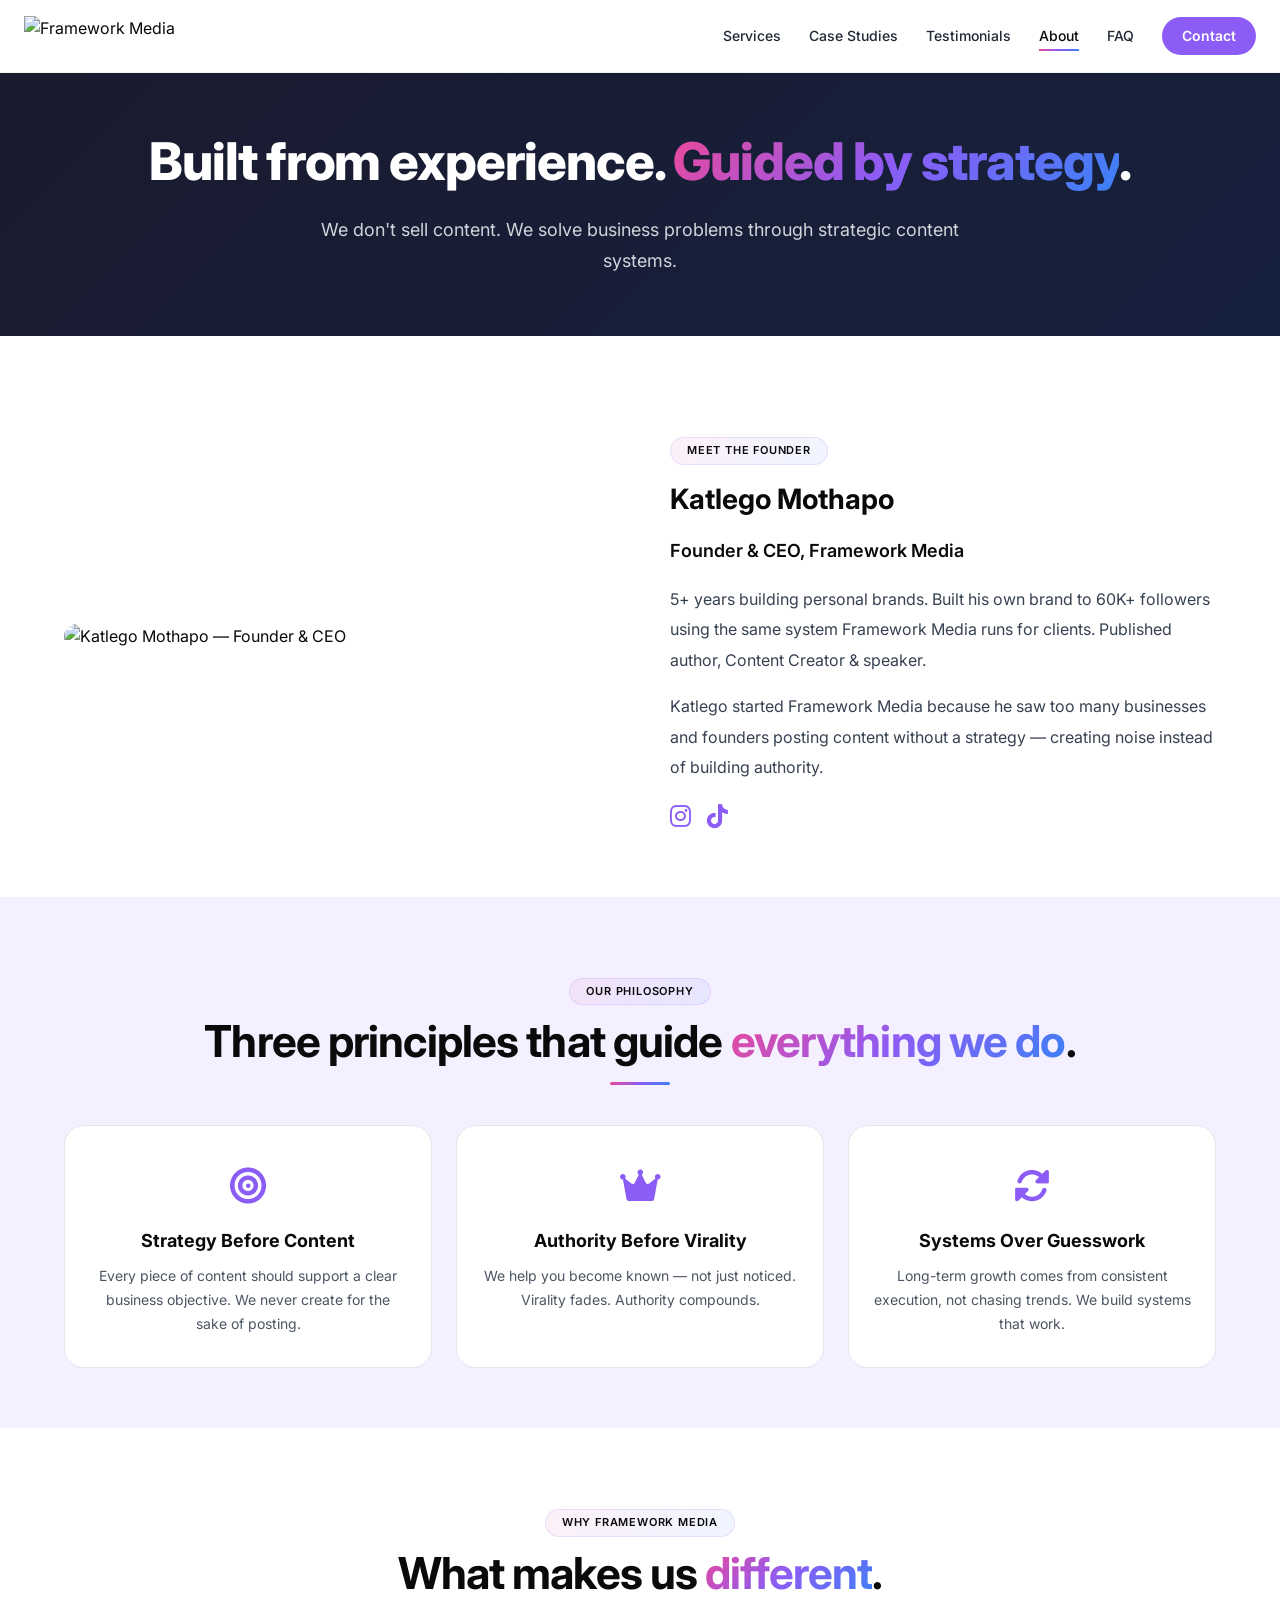
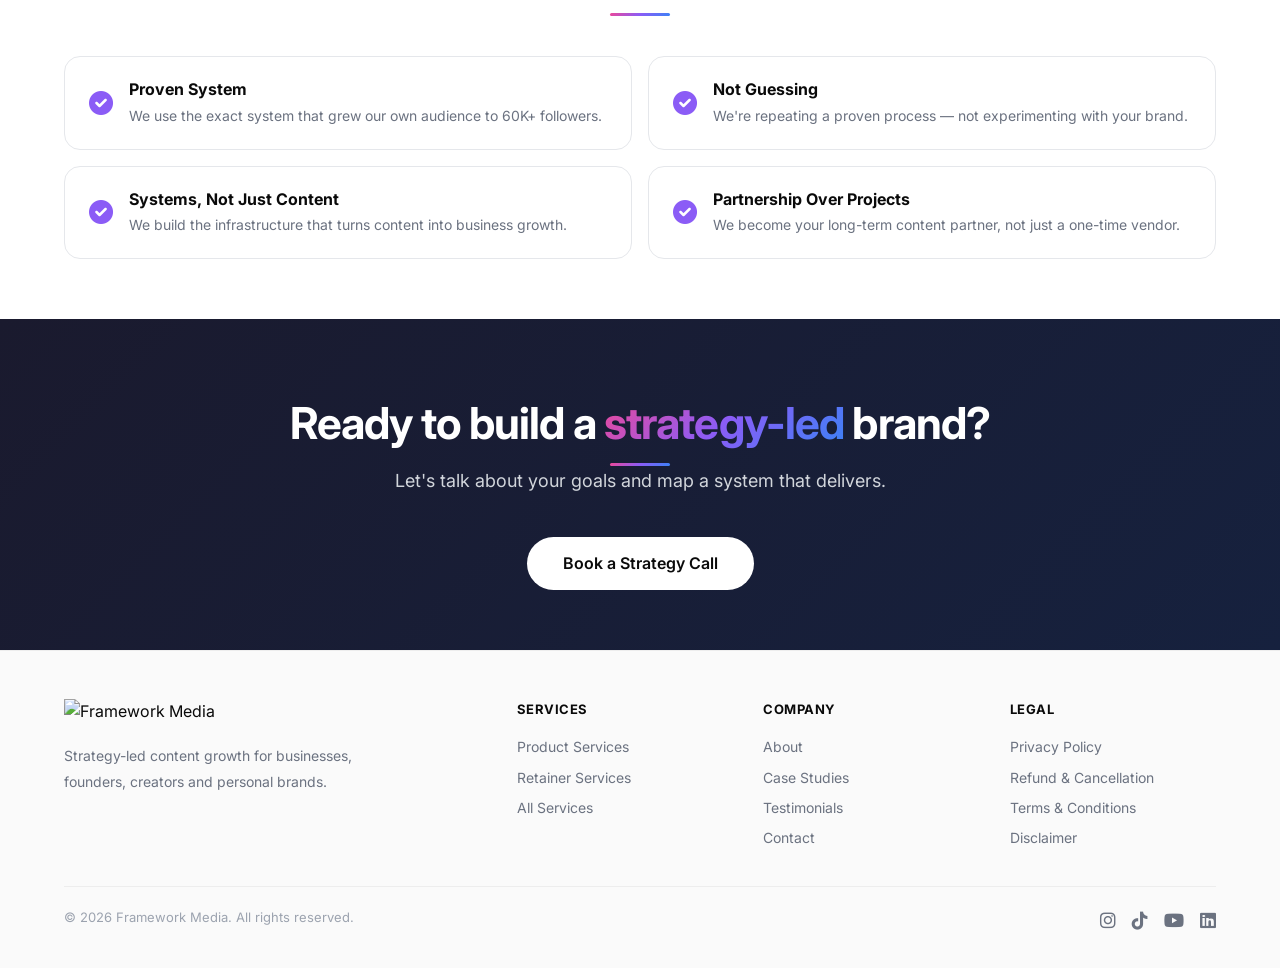
==== about.html @ a116f00c "Create about.html" ====
<!DOCTYPE html>
<html lang="en">
<head>
    <meta charset="UTF-8" />
    <meta name="viewport" content="width=device-width, initial-scale=1.0"/>
    <title>About — Framework Media</title>
    <meta name="description" content="Strategy-led content growth agency founded by Katlego Mothapo. Built from experience, guided by strategy." />
    <link rel="stylesheet" href="https://cdnjs.cloudflare.com/ajax/libs/font-awesome/6.0.0-beta3/css/all.min.css">
    <link rel="preconnect" href="https://fonts.googleapis.com">
    <link rel="preconnect" href="https://fonts.gstatic.com" crossorigin>
    <link href="https://fonts.googleapis.com/css2?family=Inter:opsz,wght@14..32,300;14..32,400;14..32,500;14..32,600;14..32,700;14..32,800&display=swap" rel="stylesheet">
    <link rel="stylesheet" href="css/styles.css">
    <style>
        .page-header {
            padding: 120px 24px 60px;
            background: var(--gradient-dark);
            color: white;
            text-align: center;
        }
        .page-header h1 {
            font-size: 52px;
            font-weight: 800;
            letter-spacing: -0.02em;
            margin-bottom: 12px;
        }
        .page-header p {
            color: #d1d5db;
            font-size: 18px;
            max-width: 640px;
            margin: 0 auto;
            line-height: 1.7;
        }
        .page-header .highlight {
            background: var(--gradient);
            -webkit-background-clip: text;
            -webkit-text-fill-color: transparent;
            background-clip: text;
        }

        .about-grid {
            display: grid;
            grid-template-columns: 1fr 1fr;
            gap: 60px;
            align-items: center;
            margin-top: 20px;
        }
        .about-image img {
            width: 100%;
            border-radius: 24px;
            display: block;
        }
        .about-content h3 {
            font-size: 28px;
            font-weight: 700;
            margin-bottom: 12px;
        }
        .about-content p {
            color: #374151;
            font-size: 16px;
            line-height: 1.9;
            margin-bottom: 16px;
        }

        .philosophy-grid {
            display: grid;
            grid-template-columns: 1fr 1fr 1fr;
            gap: 24px;
            margin-top: 20px;
        }
        .philosophy-card {
            background: white;
            border-radius: 20px;
            padding: 32px 24px;
            border: 1px solid #e5e7eb;
            text-align: center;
            transition: all 0.3s ease;
        }
        .philosophy-card:hover {
            border-color: var(--purple);
            transform: translateY(-4px);
            box-shadow: var(--shadow-hover);
        }
        .philosophy-card .icon {
            font-size: 36px;
            color: var(--purple);
            margin-bottom: 12px;
            display: block;
        }
        .philosophy-card h4 {
            font-size: 18px;
            font-weight: 700;
            margin-bottom: 8px;
        }
        .philosophy-card p {
            color: #4b5563;
            font-size: 14px;
            line-height: 1.7;
        }

        .values-grid {
            display: grid;
            grid-template-columns: 1fr 1fr;
            gap: 16px;
            margin-top: 20px;
        }
        .values-grid .value-item {
            background: white;
            border-radius: 16px;
            padding: 20px 24px;
            border: 1px solid #e5e7eb;
            display: flex;
            align-items: center;
            gap: 16px;
            transition: all 0.3s ease;
        }
        .values-grid .value-item:hover {
            border-color: var(--purple);
            transform: translateY(-2px);
            box-shadow: var(--shadow-hover);
        }
        .values-grid .value-item i {
            font-size: 24px;
            color: var(--purple);
        }
        .values-grid .value-item strong {
            display: block;
            font-weight: 700;
            color: var(--black);
        }
        .values-grid .value-item span {
            font-size: 14px;
            color: #6b7280;
        }

        @media (max-width: 992px) {
            .about-grid { grid-template-columns: 1fr; gap: 40px; }
            .philosophy-grid { grid-template-columns: 1fr; }
            .values-grid { grid-template-columns: 1fr; }
        }
    </style>
</head>
<body>

    <!-- ====== NAVBAR ====== -->
    <header class="navbar" id="navbar">
        <a href="index.html" class="logo">
            <img src="images/logo.png" alt="Framework Media" />
        </a>
        <button class="nav-toggle" id="navToggle" aria-label="Toggle navigation">
            <i class="fas fa-bars"></i>
        </button>
        <nav class="nav-links" id="navLinks">
            <a href="services.html">Services</a>
            <a href="case-studies.html">Case Studies</a>
            <a href="testimonials.html">Testimonials</a>
            <a href="about.html" class="active">About</a>
            <a href="faq.html">FAQ</a>
            <a href="contact.html" class="nav-cta">Contact</a>
        </nav>
    </header>

    <!-- ====== PAGE HEADER ====== -->
    <section class="page-header">
        <div class="container">
            <h1>Built from experience. <span class="highlight">Guided by strategy</span>.</h1>
            <p>We don't sell content. We solve business problems through strategic content systems.</p>
        </div>
    </section>

    <!-- ====== FOUNDER ====== -->
    <section class="section-full section-full-white">
        <div class="container">
            <div class="about-grid">
                <div class="about-image reveal-left">
                    <img src="images/founder.png" alt="Katlego Mothapo — Founder & CEO" />
                </div>
                <div class="about-content reveal-right">
                    <span class="pill">Meet the Founder</span>
                    <h3>Katlego Mothapo</h3>
                    <p style="font-size:18px;font-weight:600;color:var(--black);">Founder &amp; CEO, Framework Media</p>
                    <p>5+ years building personal brands. Built his own brand to 60K+ followers using the same system Framework Media runs for clients. Published author, Content Creator &amp; speaker.</p>
                    <p>Katlego started Framework Media because he saw too many businesses and founders posting content without a strategy — creating noise instead of building authority.</p>
                    <div style="display:flex;gap:16px;margin-top:16px;">
                        <a href="https://www.instagram.com/katlego_unfiltered/" target="_blank" style="color:var(--purple);font-size:24px;text-decoration:none;"><i class="fab fa-instagram"></i></a>
                        <a href="https://www.tiktok.com/@katlegounfiltered" target="_blank" style="color:var(--purple);font-size:24px;text-decoration:none;"><i class="fab fa-tiktok"></i></a>
                    </div>
                </div>
            </div>
        </div>
    </section>

    <!-- ====== PHILOSOPHY ====== -->
    <section class="section-full section-full-light-purple">
        <div class="container">
            <div class="section-header">
                <span class="pill reveal">Our Philosophy</span>
                <h2 class="section-title">Three principles that guide <span class="highlight">everything we do</span>.</h2>
                <div class="accent-line"></div>
            </div>

            <div class="philosophy-grid stagger">
                <div class="philosophy-card">
                    <span class="icon"><i class="fas fa-bullseye"></i></span>
                    <h4>Strategy Before Content</h4>
                    <p>Every piece of content should support a clear business objective. We never create for the sake of posting.</p>
                </div>
                <div class="philosophy-card">
                    <span class="icon"><i class="fas fa-crown"></i></span>
                    <h4>Authority Before Virality</h4>
                    <p>We help you become known — not just noticed. Virality fades. Authority compounds.</p>
                </div>
                <div class="philosophy-card">
                    <span class="icon"><i class="fas fa-sync-alt"></i></span>
                    <h4>Systems Over Guesswork</h4>
                    <p>Long-term growth comes from consistent execution, not chasing trends. We build systems that work.</p>
                </div>
            </div>
        </div>
    </section>

    <!-- ====== WHY FRAMEWORK ====== -->
    <section class="section-full section-full-white">
        <div class="container">
            <div class="section-header">
                <span class="pill reveal">Why Framework Media</span>
                <h2 class="section-title">What makes us <span class="highlight">different</span>.</h2>
                <div class="accent-line"></div>
            </div>

            <div class="values-grid stagger">
                <div class="value-item">
                    <i class="fas fa-check-circle"></i>
                    <div>
                        <strong>Proven System</strong>
                        <span>We use the exact system that grew our own audience to 60K+ followers.</span>
                    </div>
                </div>
                <div class="value-item">
                    <i class="fas fa-check-circle"></i>
                    <div>
                        <strong>Not Guessing</strong>
                        <span>We're repeating a proven process — not experimenting with your brand.</span>
                    </div>
                </div>
                <div class="value-item">
                    <i class="fas fa-check-circle"></i>
                    <div>
                        <strong>Systems, Not Just Content</strong>
                        <span>We build the infrastructure that turns content into business growth.</span>
                    </div>
                </div>
                <div class="value-item">
                    <i class="fas fa-check-circle"></i>
                    <div>
                        <strong>Partnership Over Projects</strong>
                        <span>We become your long-term content partner, not just a one-time vendor.</span>
                    </div>
                </div>
            </div>
        </div>
    </section>

    <!-- ====== CTA ====== -->
    <section class="section-full section-full-dark">
        <div class="container">
            <div class="section-header">
                <h2 class="section-title">Ready to build a <span class="highlight">strategy-led</span> brand?</h2>
                <div class="accent-line"></div>
                <p class="section-sub">Let's talk about your goals and map a system that delivers.</p>
            </div>
            <div style="text-align:center;">
                <a href="contact.html" class="btn-white">Book a Strategy Call</a>
            </div>
        </div>
    </section>

    <!-- ====== FOOTER ====== -->
    <footer class="footer">
        <div class="container">
            <div class="footer-grid">
                <div class="footer-brand">
                    <a href="index.html" class="logo" style="display:inline-block;">
                        <img src="images/logo.png" alt="Framework Media" style="height:36px;width:auto;" />
                    </a>
                    <p>Strategy-led content growth for businesses, founders, creators and personal brands.</p>
                </div>

                <div class="footer-col">
                    <h4>Services</h4>
                    <a href="product-services.html">Product Services</a>
                    <a href="retainer-services.html">Retainer Services</a>
                    <a href="services.html">All Services</a>
                </div>

                <div class="footer-col">
                    <h4>Company</h4>
                    <a href="about.html">About</a>
                    <a href="case-studies.html">Case Studies</a>
                    <a href="testimonials.html">Testimonials</a>
                    <a href="contact.html">Contact</a>
                </div>

                <div class="footer-col">
                    <h4>Legal</h4>
                    <a href="privacy-policy.pdf" target="_blank">Privacy Policy</a>
                    <a href="refund-policy.pdf" target="_blank">Refund &amp; Cancellation</a>
                    <a href="terms-conditions.pdf" target="_blank">Terms &amp; Conditions</a>
                    <a href="disclaimer.pdf" target="_blank">Disclaimer</a>
                </div>
            </div>

            <div class="footer-bottom">
                <span>&copy; 2026 Framework Media. All rights reserved.</span>
                <div class="social-icons">
                    <a href="https://www.instagram.com/katlego_unfiltered/" target="_blank"><i class="fab fa-instagram"></i></a>
                    <a href="https://www.tiktok.com/@katlegounfiltered" target="_blank"><i class="fab fa-tiktok"></i></a>
                    <a href="#" target="_blank"><i class="fab fa-youtube"></i></a>
                    <a href="#" target="_blank"><i class="fab fa-linkedin"></i></a>
                </div>
            </div>
        </div>
    </footer>

    <a href="#" class="back-to-top" id="backToTop" aria-label="Back to top">
        <i class="fas fa-chevron-up"></i>
    </a>

    <script src="js/main.js"></script>
</body>
</html>
---- css/styles.css ----
/* ===== RESET & BASE ===== */
* {
    margin: 0;
    padding: 0;
    box-sizing: border-box;
}

:root {
    --black: #0a0a0a;
    --pink: #ec4899;
    --purple: #8b5cf6;
    --blue: #3b82f6;
    --gradient: linear-gradient(135deg, #ec4899, #8b5cf6, #3b82f6);
    --gradient-dark: linear-gradient(135deg, #1a1a2e, #16213e);
    --gradient-subtle: linear-gradient(135deg, rgba(236, 72, 153, 0.08), rgba(139, 92, 246, 0.08), rgba(59, 130, 246, 0.08));
    --bg-light-purple: #f5f0ff;
    --bg-light-pink: #fdf2f8;
    --bg-light-blue: #eff6ff;
    --shadow: 0 4px 20px rgba(0,0,0,0.06);
    --shadow-hover: 0 12px 40px rgba(139,92,246,0.12);
}

html { scroll-behavior: smooth; }

body {
    background: #ffffff;
    font-family: 'Inter', -apple-system, BlinkMacSystemFont, sans-serif;
    color: var(--black);
    line-height: 1.6;
    overflow-x: hidden;
}

.container {
    max-width: 1200px;
    margin: 0 auto;
    padding: 0 24px;
}

/* ===== BUTTONS ===== */
.btn-primary {
    background: var(--black);
    color: white;
    border: none;
    padding: 14px 36px;
    border-radius: 40px;
    font-weight: 600;
    font-size: 16px;
    cursor: pointer;
    transition: all 0.3s ease;
    display: inline-block;
    text-decoration: none;
    text-align: center;
}
.btn-primary:hover {
    background: #2a2a2a;
    transform: translateY(-2px);
    box-shadow: 0 8px 30px rgba(0,0,0,0.12);
}

.btn-outline {
    background: transparent;
    color: var(--black);
    border: 1.5px solid var(--black);
    padding: 14px 36px;
    border-radius: 40px;
    font-weight: 600;
    font-size: 16px;
    cursor: pointer;
    transition: all 0.3s ease;
    display: inline-block;
    text-decoration: none;
    text-align: center;
}
.btn-outline:hover {
    background: var(--black);
    color: white;
    transform: translateY(-2px);
    box-shadow: 0 8px 30px rgba(0,0,0,0.1);
}

.btn-purple {
    background: var(--purple);
    color: white;
    border: none;
    padding: 14px 36px;
    border-radius: 40px;
    font-weight: 600;
    font-size: 16px;
    cursor: pointer;
    transition: all 0.3s ease;
    display: inline-block;
    text-decoration: none;
    text-align: center;
}
.btn-purple:hover {
    background: #7c3aed;
    transform: translateY(-2px);
    box-shadow: 0 8px 30px rgba(139,92,246,0.3);
}

.btn-white {
    background: white;
    color: var(--black);
    border: none;
    padding: 14px 36px;
    border-radius: 40px;
    font-weight: 600;
    font-size: 16px;
    cursor: pointer;
    transition: all 0.3s ease;
    display: inline-block;
    text-decoration: none;
    text-align: center;
}
.btn-white:hover {
    transform: translateY(-2px);
    box-shadow: 0 8px 30px rgba(0,0,0,0.1);
}

.btn-small {
    padding: 10px 24px;
    font-size: 14px;
    border-radius: 40px;
}

/* ===== BADGES ===== */
.badge-green { background: #dcfce7; color: #16a34a; }
.badge-gold { background: #fef3c7; color: #d97706; }

/* ===== NAVBAR ===== */
.navbar {
    display: flex;
    justify-content: space-between;
    align-items: center;
    padding: 16px 24px;
    background: white;
    position: fixed;
    top: 0;
    left: 0;
    right: 0;
    z-index: 1000;
    border-bottom: 1px solid rgba(0,0,0,0.05);
    transition: transform 0.4s ease, box-shadow 0.3s ease;
}
.navbar.hidden { transform: translateY(-100%); }
.navbar.scrolled { box-shadow: 0 4px 20px rgba(0,0,0,0.06); }

.logo {
    display: flex;
    align-items: center;
    gap: 10px;
    text-decoration: none;
    color: var(--black);
}
.logo img { height: 40px; width: auto; display: block; }

.nav-links {
    display: flex;
    gap: 28px;
    align-items: center;
    font-weight: 500;
}
.nav-links a {
    text-decoration: none;
    color: #1f2937;
    font-size: 14px;
    transition: color 0.3s ease;
    position: relative;
}
.nav-links a::after {
    content: '';
    position: absolute;
    bottom: -4px;
    left: 0;
    width: 0;
    height: 2px;
    background: var(--gradient);
    transition: width 0.3s ease;
}
.nav-links a:hover::after { width: 100%; }
.nav-links a:hover { color: var(--black); }
.nav-links a.active { color: var(--black); }
.nav-links a.active::after { width: 100%; }

.nav-cta {
    background: var(--purple);
    color: white !important;
    padding: 8px 20px;
    border-radius: 40px;
    font-weight: 600;
}
.nav-cta::after { display: none !important; }
.nav-cta:hover { background: #7c3aed; color: white !important; }

.nav-toggle {
    display: none;
    background: none;
    border: none;
    font-size: 24px;
    color: var(--black);
    cursor: pointer;
}

/* ===== SECTION HEADERS ===== */
.section-header {
    text-align: center;
    margin-bottom: 40px;
}

.section-title {
    font-size: 44px;
    font-weight: 700;
    letter-spacing: -0.02em;
    line-height: 1.1;
    margin-bottom: 12px;
}
.section-title .highlight {
    background: var(--gradient);
    -webkit-background-clip: text;
    -webkit-text-fill-color: transparent;
    background-clip: text;
}

.section-sub {
    font-size: 18px;
    color: #4b5563;
    max-width: 640px;
    margin: 0 auto;
    line-height: 1.7;
}

.accent-line {
    width: 60px;
    height: 3px;
    background: var(--gradient);
    border-radius: 4px;
    margin: 16px auto 0;
}

.section-full {
    width: 100%;
    padding: 80px 0 60px;
}
.section-full-white { background: #ffffff; }
.section-full-light-purple { background: var(--bg-light-purple); }
.section-full-light-pink { background: var(--bg-light-pink); }
.section-full-light-blue { background: var(--bg-light-blue); }
.section-full-dark {
    background: var(--gradient-dark);
    color: white;
}
.section-full-dark .section-title { color: white; }
.section-full-dark .section-sub { color: #d1d5db; }
.section-full-dark .accent-line { background: var(--gradient); }

/* ===== PILLS ===== */
.pill {
    display: inline-block;
    background: var(--gradient-subtle);
    color: var(--black);
    font-size: 11px;
    font-weight: 600;
    letter-spacing: 0.8px;
    text-transform: uppercase;
    padding: 4px 16px;
    border-radius: 40px;
    margin-bottom: 12px;
    border: 1px solid rgba(139,92,246,0.15);
}

/* ===== TWO PATHS ===== */
.paths-grid {
    display: grid;
    grid-template-columns: 1fr 1fr;
    gap: 40px;
    margin-top: 20px;
}
.path-card {
    background: white;
    border-radius: 24px;
    padding: 40px 36px;
    border: 1px solid #e5e7eb;
    text-align: center;
    transition: all 0.3s ease;
}
.path-card:hover {
    border-color: var(--purple);
    transform: translateY(-4px);
    box-shadow: var(--shadow-hover);
}
.path-card .icon {
    font-size: 40px;
    color: var(--purple);
    margin-bottom: 16px;
    display: block;
}
.path-card h3 { font-size: 24px; font-weight: 700; margin-bottom: 8px; }
.path-card p { color: #4b5563; font-size: 15px; line-height: 1.7; margin-bottom: 16px; }
.path-card .examples {
    font-size: 13px;
    color: #6b7280;
    margin-bottom: 20px;
    line-height: 1.8;
}
.path-card .badge {
    display: inline-block;
    font-size: 10px;
    font-weight: 700;
    text-transform: uppercase;
    letter-spacing: 0.5px;
    padding: 3px 14px;
    border-radius: 40px;
    margin-bottom: 12px;
}

/* ===== SERVICE GRIDS ===== */
.services-grid {
    display: grid;
    grid-template-columns: repeat(3, 1fr);
    gap: 24px;
    margin-top: 20px;
}
.service-card {
    background: white;
    border-radius: 20px;
    padding: 28px 24px;
    border: 1px solid #e5e7eb;
    transition: all 0.3s ease;
    display: flex;
    flex-direction: column;
}
.service-card:hover {
    border-color: var(--purple);
    transform: translateY(-4px);
    box-shadow: var(--shadow-hover);
}
.service-card .service-badge {
    font-size: 10px;
    font-weight: 700;
    text-transform: uppercase;
    letter-spacing: 0.5px;
    padding: 2px 12px;
    border-radius: 40px;
    display: inline-block;
    margin-bottom: 8px;
    width: fit-content;
}
.service-card .price {
    font-size: 22px;
    font-weight: 700;
    color: var(--purple);
    margin: 8px 0;
}
.service-card .price-range {
    font-size: 16px;
    font-weight: 600;
    color: var(--purple);
    margin: 8px 0;
}
.service-card h4 { font-size: 18px; font-weight: 700; margin-bottom: 6px; }
.service-card p { color: #4b5563; font-size: 14px; line-height: 1.6; flex: 1; }
.service-card .service-cta { margin-top: 16px; }

/* ===== CASE STUDIES ===== */
.case-grid {
    display: grid;
    grid-template-columns: 1fr 1fr;
    gap: 24px;
}
.case-card {
    background: white;
    border-radius: 24px;
    border: 1px solid #e5e7eb;
    overflow: hidden;
    transition: all 0.3s ease;
}
.case-card:hover {
    border-color: var(--purple);
    transform: translateY(-4px);
    box-shadow: var(--shadow-hover);
}
.case-card .case-image {
    aspect-ratio: 1 / 1;
    background: var(--gradient-subtle);
    display: flex;
    align-items: center;
    justify-content: center;
    overflow: hidden;
}
.case-card .case-image img {
    width: 100%;
    height: 100%;
    object-fit: cover;
}
.case-card .case-content { padding: 24px; text-align: center; }
.case-card .case-content .badge { font-size: 11px; font-weight: 600; text-transform: uppercase; padding: 2px 12px; border-radius: 40px; display: inline-block; margin-bottom: 8px; }
.case-card .case-content h4 { font-size: 18px; font-weight: 700; margin-bottom: 4px; }
.case-card .case-content p { color: #4b5563; font-size: 14px; line-height: 1.7; }
.case-card .case-content .stats { display: flex; gap: 12px; justify-content: center; margin-top: 12px; flex-wrap: wrap; }
.case-card .case-content .stats span { background: #f3f4f6; padding: 4px 14px; border-radius: 40px; font-size: 13px; font-weight: 500; }

/* ===== TESTIMONIALS ===== */
.testimonial-grid {
    display: grid;
    grid-template-columns: 1fr 1fr 1fr;
    gap: 24px;
}
.testimonial-card {
    background: white;
    border-radius: 20px;
    padding: 28px 24px;
    border: 1px solid #e5e7eb;
    text-align: center;
    transition: all 0.3s ease;
}
.testimonial-card:hover {
    border-color: var(--purple);
    transform: translateY(-4px);
    box-shadow: var(--shadow-hover);
}
.testimonial-card .stars { color: #f59e0b; font-size: 18px; letter-spacing: 2px; margin-bottom: 8px; }
.testimonial-card .quote { font-size: 15px; line-height: 1.8; color: #1f2937; font-style: italic; margin-bottom: 12px; }
.testimonial-card .author { font-weight: 700; color: var(--black); font-size: 15px; }
.testimonial-card .author-title { font-size: 13px; color: #6b7280; }

/* ===== WHO WE HELP ===== */
.help-grid {
    display: grid;
    grid-template-columns: repeat(4, 1fr);
    gap: 16px;
    max-width: 800px;
    margin: 20px auto 0;
}
.help-item {
    background: rgba(255,255,255,0.7);
    border-radius: 12px;
    padding: 16px 12px;
    border: 1px solid rgba(139,92,246,0.1);
    text-align: center;
    font-weight: 500;
    font-size: 14px;
    transition: all 0.3s ease;
}
.help-item:hover {
    border-color: var(--purple);
    background: rgba(255,255,255,0.95);
    transform: translateY(-2px);
}

/* ===== PROCESS ===== */
.process-grid {
    display: grid;
    grid-template-columns: repeat(4, 1fr);
    gap: 24px;
}
.process-step {
    background: white;
    border-radius: 20px;
    padding: 32px 24px;
    border: 1px solid #e5e7eb;
    text-align: center;
    transition: all 0.3s ease;
}
.process-step:hover {
    border-color: var(--purple);
    transform: translateY(-4px);
    box-shadow: var(--shadow-hover);
}
.process-step .step-number {
    display: inline-block;
    background: var(--gradient);
    color: white;
    font-weight: 700;
    font-size: 14px;
    width: 40px;
    height: 40px;
    line-height: 40px;
    border-radius: 50%;
    margin-bottom: 12px;
}
.process-step h4 { font-size: 18px; font-weight: 700; margin-bottom: 8px; }
.process-step p { color: #4b5563; font-size: 14px; line-height: 1.7; }

/* ===== FOUNDER ===== */
.founder-card {
    max-width: 800px;
    margin: 0 auto;
    background: white;
    border-radius: 32px;
    padding: 48px 40px;
    border: 1px solid #e5e7eb;
    text-align: center;
    transition: all 0.3s ease;
}
.founder-card:hover {
    border-color: var(--purple);
    box-shadow: var(--shadow-hover);
    transform: translateY(-4px);
}
.founder-image {
    width: 200px;
    height: 200px;
    object-fit: cover;
    border-radius: 50%;
    margin: 0 auto 24px;
    display: block;
    border: 4px solid var(--purple);
    box-shadow: 0 8px 30px rgba(139,92,246,0.12);
}
.founder-card h4 { font-size: 28px; font-weight: 700; }
.founder-card .title { color: #4b5563; font-weight: 500; font-size: 18px; margin-bottom: 16px; }
.founder-card .bio { color: #374151; max-width: 600px; margin: 0 auto 16px; font-size: 16px; line-height: 1.8; }
.founder-card .social-links { display: flex; justify-content: center; gap: 20px; font-size: 22px; color: #6b7280; }
.founder-card .social-links a { color: inherit; text-decoration: none; transition: all 0.3s ease; }
.founder-card .social-links a:hover { color: var(--purple); transform: scale(1.1) translateY(-2px); }

/* ===== FAQ ===== */
.faq-grid {
    display: flex;
    flex-direction: column;
    gap: 12px;
    max-width: 800px;
    margin: 20px auto 0;
}
.faq-item {
    background: white;
    border-radius: 16px;
    border: 1px solid #e5e7eb;
    overflow: hidden;
    transition: all 0.3s ease;
}
.faq-item:hover { border-color: var(--purple); }
.faq-question {
    display: flex;
    justify-content: space-between;
    align-items: center;
    padding: 18px 24px;
    cursor: pointer;
    font-weight: 700;
    font-size: 16px;
    background: transparent;
    border: none;
    width: 100%;
    text-align: left;
    font-family: inherit;
    color: var(--black);
}
.faq-question:hover { background: var(--gradient-subtle); }
.faq-question .faq-toggle {
    font-size: 20px;
    color: var(--purple);
    transition: transform 0.3s ease;
    flex-shrink: 0;
    margin-left: 16px;
}
.faq-question.active .faq-toggle { transform: rotate(45deg); }
.faq-answer {
    max-height: 0;
    overflow: hidden;
    transition: max-height 0.4s ease, padding 0.3s ease;
    padding: 0 24px;
    color: #4b5563;
    font-size: 15px;
    line-height: 1.7;
}
.faq-answer.open {
    max-height: 400px;
    padding: 0 24px 20px;
}

/* ===== CONTACT ===== */
.contact-grid {
    display: grid;
    grid-template-columns: 1fr 1fr;
    gap: 60px;
    margin-top: 20px;
}
.contact-form input,
.contact-form textarea {
    width: 100%;
    padding: 14px 18px;
    border: 1px solid rgba(255,255,255,0.2);
    border-radius: 16px;
    margin: 8px 0;
    font-family: inherit;
    font-size: 16px;
    transition: all 0.3s ease;
    background: rgba(255,255,255,0.05);
    color: white;
}
.contact-form input::placeholder,
.contact-form textarea::placeholder { color: rgba(255,255,255,0.5); }
.contact-form input:focus,
.contact-form textarea:focus {
    border-color: var(--purple);
    outline: none;
    box-shadow: 0 0 0 4px rgba(139,92,246,0.2);
    background: rgba(255,255,255,0.08);
}
.contact-form textarea { min-height: 120px; resize: vertical; }
.contact-form .btn-purple { width: 100%; margin-top: 4px; }

.contact-right {
    display: flex;
    flex-direction: column;
    justify-content: center;
    align-items: center;
    text-align: center;
    background: rgba(255,255,255,0.05);
    border-radius: 32px;
    padding: 48px 40px;
    border: 1px solid rgba(255,255,255,0.1);
    transition: all 0.3s ease;
}
.contact-right:hover {
    border-color: var(--purple);
    box-shadow: 0 12px 40px rgba(139,92,246,0.08);
    transform: translateY(-4px);
}
.contact-right h3 { font-size: 28px; font-weight: 700; margin-bottom: 8px; color: white; }
.contact-right p { color: #d1d5db; margin-bottom: 24px; font-size: 16px; max-width: 400px; }
.contact-right .btn-white { width: 100%; }

/* ===== FOOTER ===== */
.footer {
    border-top: 1px solid rgba(0,0,0,0.05);
    padding: 48px 0 32px;
    background: #fafafa;
}
.footer-grid {
    display: grid;
    grid-template-columns: 2fr 1fr 1fr 1fr;
    gap: 40px;
    margin-bottom: 32px;
}
.footer-brand p {
    color: #6b7280;
    font-size: 14px;
    line-height: 1.8;
    max-width: 320px;
    margin-top: 8px;
}
.footer-col h4 {
    font-size: 13px;
    font-weight: 700;
    text-transform: uppercase;
    letter-spacing: 0.5px;
    color: var(--black);
    margin-bottom: 12px;
}
.footer-col a {
    display: block;
    color: #6b7280;
    text-decoration: none;
    font-size: 14px;
    padding: 4px 0;
    transition: color 0.3s ease;
}
.footer-col a:hover { color: var(--purple); }
.footer-bottom {
    border-top: 1px solid rgba(0,0,0,0.05);
    padding-top: 20px;
    display: flex;
    justify-content: space-between;
    flex-wrap: wrap;
    gap: 16px;
    color: #9ca3af;
    font-size: 13px;
}
.footer-bottom .social-icons {
    display: flex;
    gap: 16px;
}
.footer-bottom .social-icons a {
    color: #6b7280;
    font-size: 18px;
    transition: color 0.3s ease;
}
.footer-bottom .social-icons a:hover { color: var(--purple); }

/* ===== BACK TO TOP ===== */
.back-to-top {
    position: fixed;
    bottom: 30px;
    right: 30px;
    background: var(--purple);
    color: white;
    width: 48px;
    height: 48px;
    border-radius: 50%;
    display: flex;
    align-items: center;
    justify-content: center;
    text-decoration: none;
    box-shadow: 0 4px 20px rgba(139,92,246,0.3);
    transition: all 0.3s ease;
    z-index: 999;
    opacity: 0;
    visibility: hidden;
    transform: translateY(20px);
}
.back-to-top.visible {
    opacity: 1;
    visibility: visible;
    transform: translateY(0);
}
.back-to-top:hover {
    background: #7c3aed;
    transform: translateY(-3px);
    box-shadow: 0 8px 30px rgba(139,92,246,0.4);
}
.back-to-top i { font-size: 20px; }

/* ===== REVEAL ANIMATIONS ===== */
.reveal {
    opacity: 0;
    transform: translateY(40px);
    transition: all 0.7s ease;
}
.reveal.is-visible {
    opacity: 1;
    transform: translateY(0);
}
.reveal-left {
    opacity: 0;
    transform: translateX(-40px);
    transition: all 0.7s ease;
}
.reveal-left.is-visible {
    opacity: 1;
    transform: translateX(0);
}
.reveal-right {
    opacity: 0;
    transform: translateX(40px);
    transition: all 0.7s ease;
}
.reveal-right.is-visible {
    opacity: 1;
    transform: translateX(0);
}
.stagger > * {
    opacity: 0;
    transform: translateY(30px);
    transition: all 0.6s ease;
}
.stagger.is-visible > *:nth-child(1) { transition-delay: 0.05s; opacity: 1; transform: translateY(0); }
.stagger.is-visible > *:nth-child(2) { transition-delay: 0.10s; opacity: 1; transform: translateY(0); }
.stagger.is-visible > *:nth-child(3) { transition-delay: 0.15s; opacity: 1; transform: translateY(0); }
.stagger.is-visible > *:nth-child(4) { transition-delay: 0.20s; opacity: 1; transform: translateY(0); }
.stagger.is-visible > *:nth-child(5) { transition-delay: 0.25s; opacity: 1; transform: translateY(0); }
.stagger.is-visible > *:nth-child(6) { transition-delay: 0.30s; opacity: 1; transform: translateY(0); }

/* ===== RESPONSIVE ===== */
@media (max-width: 992px) {
    .services-grid { grid-template-columns: 1fr 1fr; }
    .paths-grid { grid-template-columns: 1fr; }
    .testimonial-grid { grid-template-columns: 1fr 1fr; }
    .process-grid { grid-template-columns: 1fr 1fr; }
    .footer-grid { grid-template-columns: 1fr 1fr; }
    .footer-brand { grid-column: 1 / -1; }
    .footer-brand p { max-width: 100%; }
    .contact-grid { grid-template-columns: 1fr; gap: 40px; }
    .case-grid { grid-template-columns: 1fr 1fr; }
}

@media (max-width: 768px) {
    .nav-toggle { display: block; }
    .nav-links {
        display: none;
        flex-direction: column;
        gap: 16px;
        padding: 20px 0;
        width: 100%;
        text-align: center;
        background: white;
        position: absolute;
        top: 100%;
        left: 0;
        right: 0;
        border-bottom: 1px solid rgba(0,0,0,0.05);
    }
    .nav-links.open { display: flex; }

    .navbar { padding: 12px 16px; flex-wrap: wrap; }
    .nav-links a { font-size: 16px; }

    .section-title { font-size: 30px; }
    .section-full { padding: 50px 0 30px; }
    .services-grid { grid-template-columns: 1fr; }
    .testimonial-grid { grid-template-columns: 1fr; }
    .process-grid { grid-template-columns: 1fr; }
    .case-grid { grid-template-columns: 1fr; }
    .help-grid { grid-template-columns: 1fr 1fr; }
    .footer-grid { grid-template-columns: 1fr; gap: 24px; }
    .footer-bottom { flex-direction: column; align-items: center; text-align: center; }

    .founder-card { padding: 32px 20px; }
    .founder-image { width: 160px; height: 160px; }
    .founder-card h4 { font-size: 24px; }
    .contact-right { padding: 32px 20px; }

    .page-header h1 { font-size: 32px; }
    .service-detail { padding: 24px; }
    .service-detail .service-header h3 { font-size: 22px; }
    .service-detail .service-price { font-size: 22px; }
    .service-detail ul { grid-template-columns: 1fr; }
}

@media (max-width: 480px) {
    .help-grid { grid-template-columns: 1fr; }
    .founder-image { width: 140px; height: 140px; }
    .founder-card h4 { font-size: 20px; }
    .logo img { height: 28px; }
    .section-title { font-size: 26px; }
    .service-detail { padding: 16px; }
    .service-detail .service-header { flex-direction: column; }
    .service-detail .service-meta { grid-template-columns: 1fr; }
    .back-to-top { bottom: 16px; right: 16px; width: 38px; height: 38px; }
    .back-to-top i { font-size: 16px; }
}
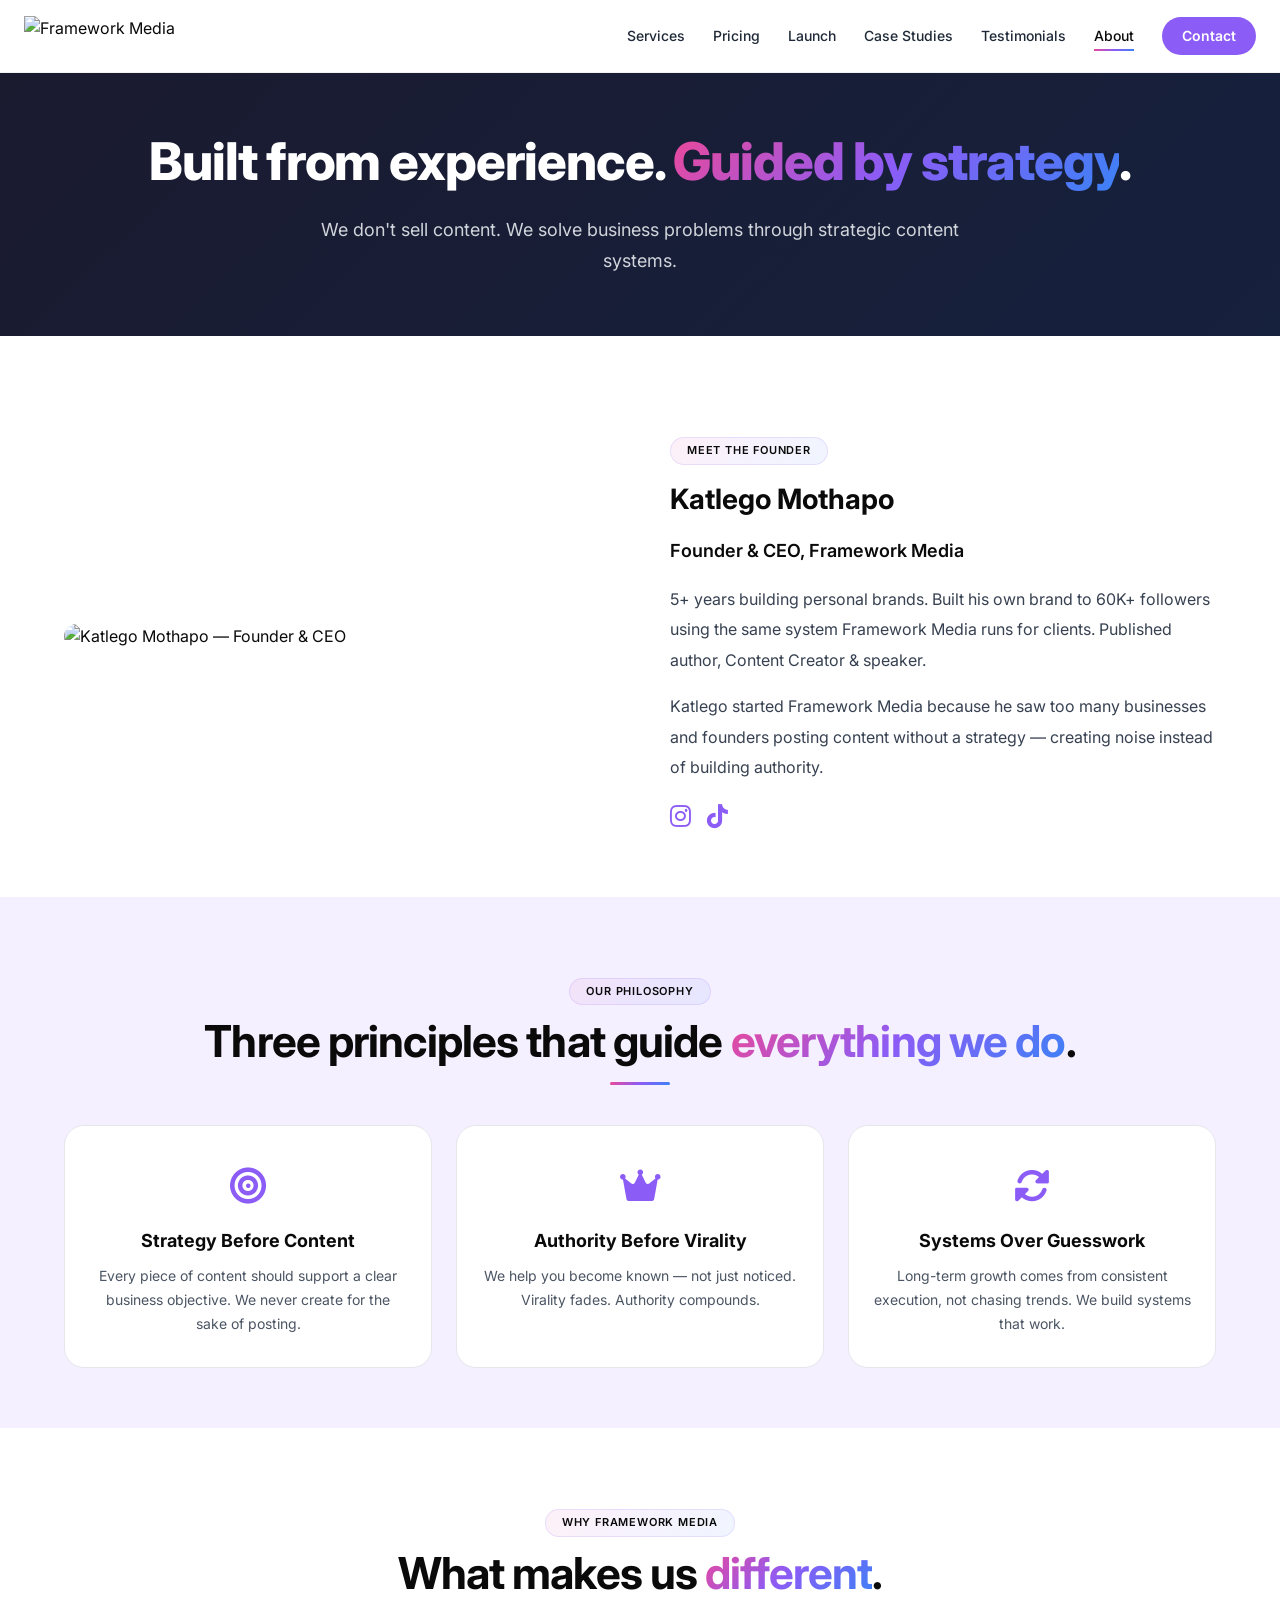
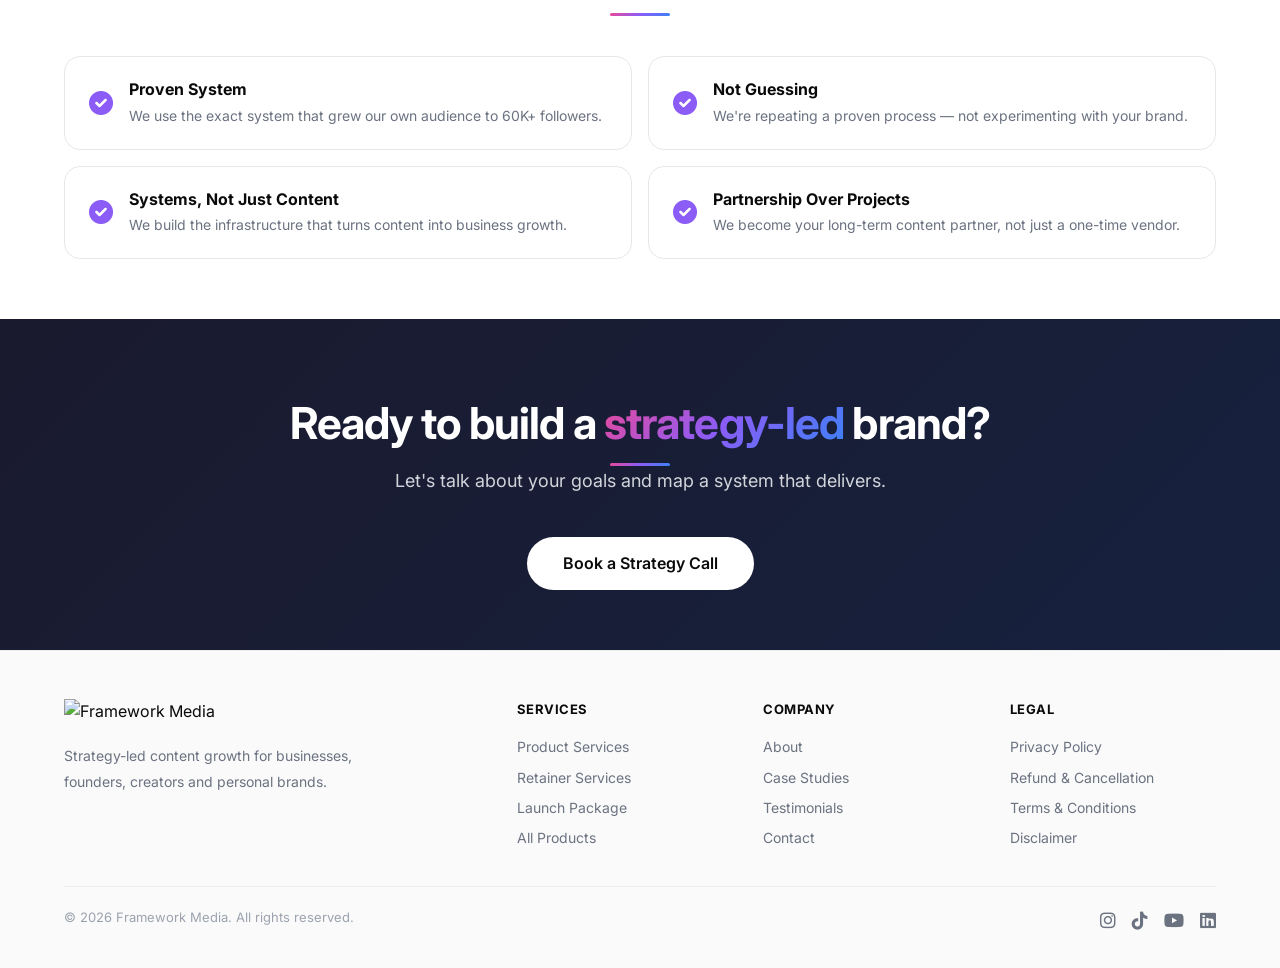
==== commit 8f34a92a: "Update about.html" ====
--- a/about.html
+++ b/about.html
@@ -137,6 +137,10 @@
             .philosophy-grid { grid-template-columns: 1fr; }
             .values-grid { grid-template-columns: 1fr; }
         }
+
+        @media (max-width: 768px) {
+            .page-header h1 { font-size: 32px; }
+        }
     </style>
 </head>
 <body>
@@ -151,10 +155,11 @@
         </button>
         <nav class="nav-links" id="navLinks">
             <a href="services.html">Services</a>
+            <a href="all-products.html">Pricing</a>
+            <a href="launch.html">Launch</a>
             <a href="case-studies.html">Case Studies</a>
             <a href="testimonials.html">Testimonials</a>
             <a href="about.html" class="active">About</a>
-            <a href="faq.html">FAQ</a>
             <a href="contact.html" class="nav-cta">Contact</a>
         </nav>
     </header>
@@ -289,7 +294,8 @@
                     <h4>Services</h4>
                     <a href="product-services.html">Product Services</a>
                     <a href="retainer-services.html">Retainer Services</a>
-                    <a href="services.html">All Services</a>
+                    <a href="launch.html">Launch Package</a>
+                    <a href="all-products.html">All Products</a>
                 </div>
 
                 <div class="footer-col">
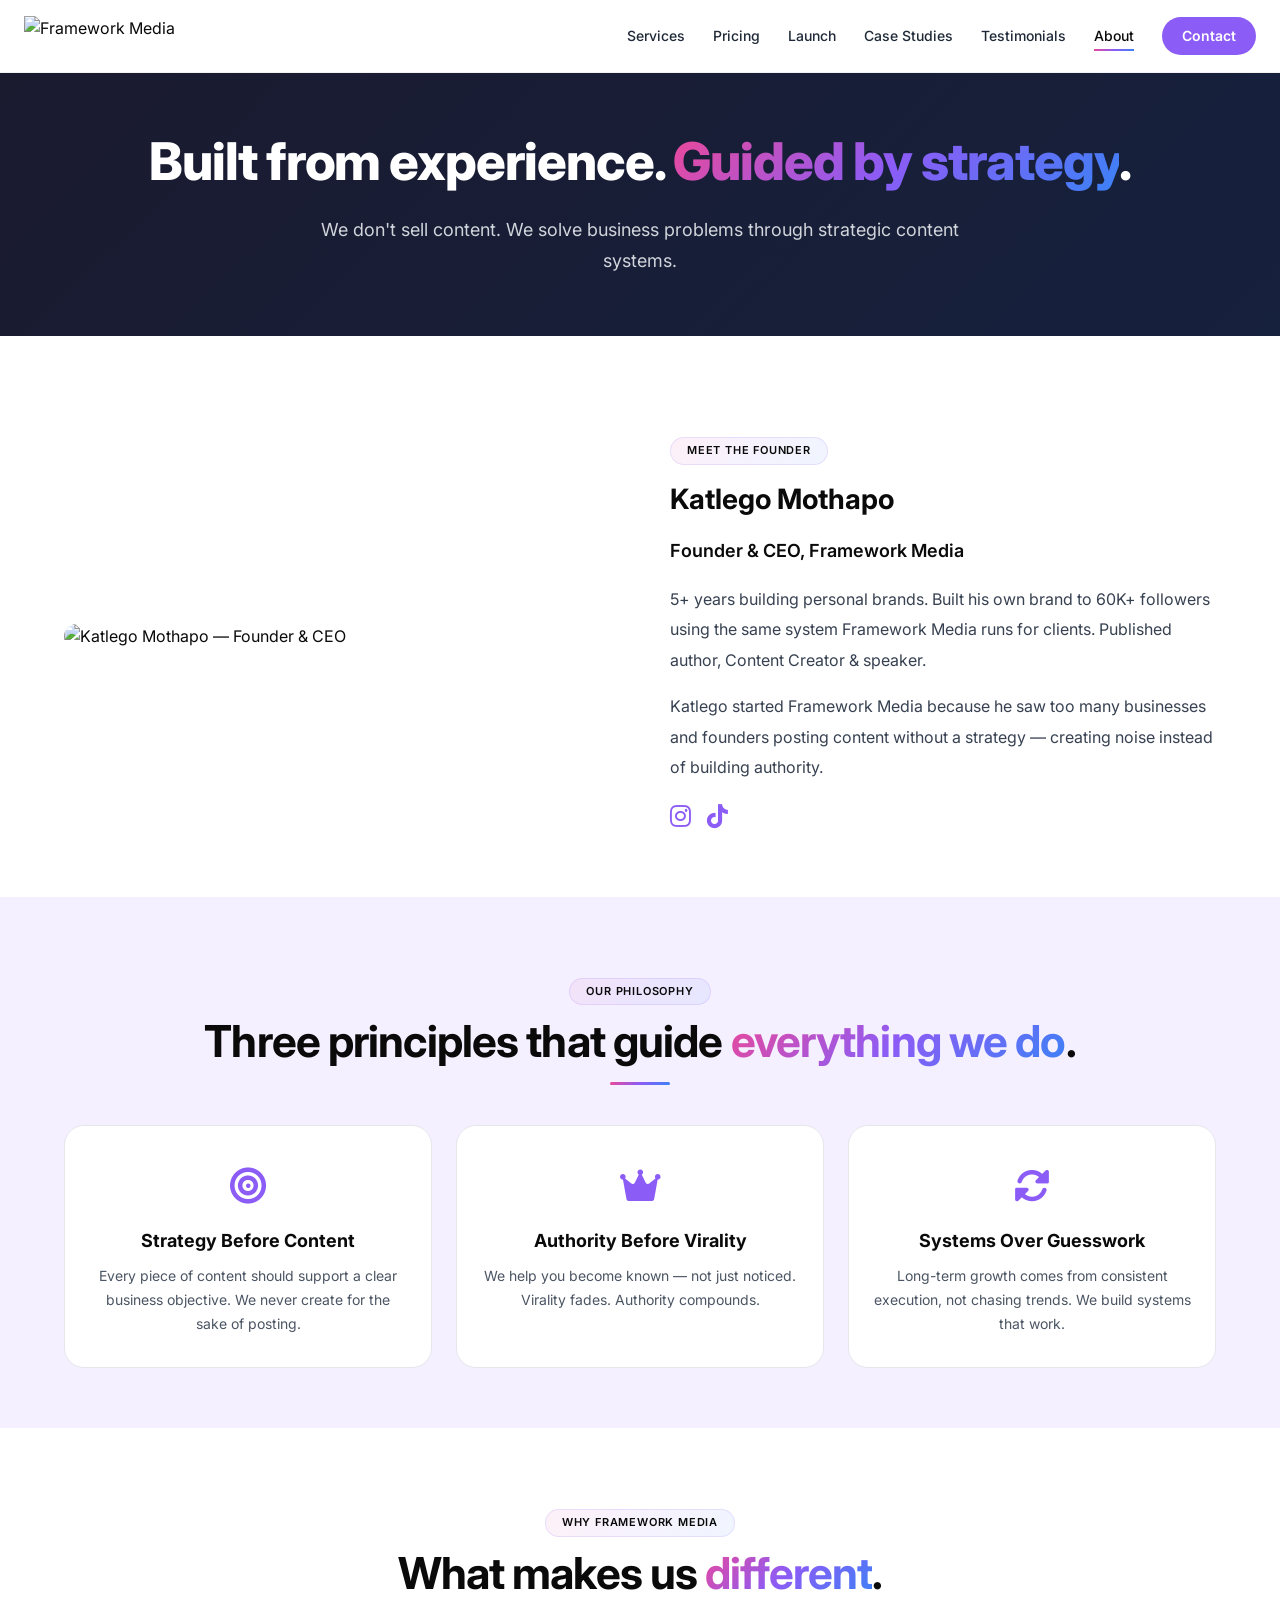
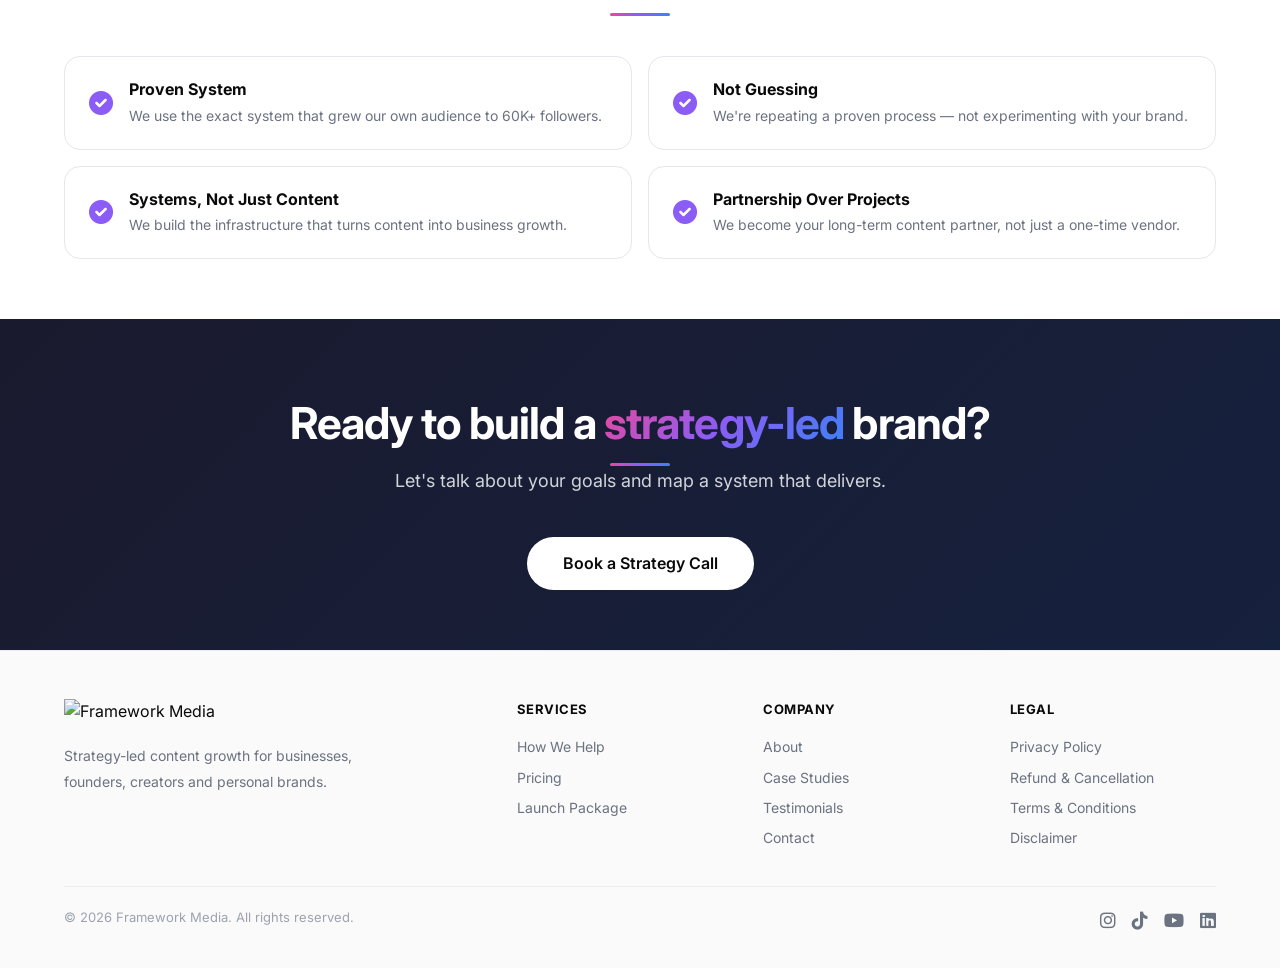
==== commit 59e476aa: "Update about.html" ====
--- a/about.html
+++ b/about.html
@@ -155,7 +155,7 @@
         </button>
         <nav class="nav-links" id="navLinks">
             <a href="services.html">Services</a>
-            <a href="all-products.html">Pricing</a>
+            <a href="pricing.html">Pricing</a>
             <a href="launch.html">Launch</a>
             <a href="case-studies.html">Case Studies</a>
             <a href="testimonials.html">Testimonials</a>
@@ -274,7 +274,7 @@
                 <p class="section-sub">Let's talk about your goals and map a system that delivers.</p>
             </div>
             <div style="text-align:center;">
-                <a href="contact.html" class="btn-white">Book a Strategy Call</a>
+                <a href="https://calendly.com/hello-frameworkmedia/15min" target="_blank" class="btn-white">Book a Strategy Call</a>
             </div>
         </div>
     </section>
@@ -292,10 +292,9 @@
 
                 <div class="footer-col">
                     <h4>Services</h4>
-                    <a href="product-services.html">Product Services</a>
-                    <a href="retainer-services.html">Retainer Services</a>
+                    <a href="services.html">How We Help</a>
+                    <a href="pricing.html">Pricing</a>
                     <a href="launch.html">Launch Package</a>
-                    <a href="all-products.html">All Products</a>
                 </div>
 
                 <div class="footer-col">
--- a/css/styles.css
+++ b/css/styles.css
@@ -126,6 +126,7 @@
 /* ===== BADGES ===== */
 .badge-green { background: #dcfce7; color: #16a34a; }
 .badge-gold { background: #fef3c7; color: #d97706; }
+.badge-purple { background: #ede9fe; color: var(--purple); }
 
 /* ===== NAVBAR ===== */
 .navbar {
@@ -268,17 +269,11 @@
     border: 1px solid rgba(139,92,246,0.15);
 }
 
-/* ===== TWO PATHS ===== */
-.paths-grid {
-    display: grid;
-    grid-template-columns: 1fr 1fr;
-    gap: 40px;
-    margin-top: 20px;
-}
+/* ===== PATH CARDS ===== */
 .path-card {
     background: white;
     border-radius: 24px;
-    padding: 40px 36px;
+    padding: 32px 28px;
     border: 1px solid #e5e7eb;
     text-align: center;
     transition: all 0.3s ease;
@@ -289,18 +284,18 @@
     box-shadow: var(--shadow-hover);
 }
 .path-card .icon {
-    font-size: 40px;
+    font-size: 36px;
     color: var(--purple);
+    margin-bottom: 12px;
+    display: block;
+}
+.path-card h3 { font-size: 22px; font-weight: 700; margin-bottom: 6px; }
+.path-card p { color: #4b5563; font-size: 14px; line-height: 1.7; margin-bottom: 12px; }
+.path-card .examples {
+    font-size: 12px;
+    color: #6b7280;
     margin-bottom: 16px;
-    display: block;
-}
-.path-card h3 { font-size: 24px; font-weight: 700; margin-bottom: 8px; }
-.path-card p { color: #4b5563; font-size: 15px; line-height: 1.7; margin-bottom: 16px; }
-.path-card .examples {
-    font-size: 13px;
-    color: #6b7280;
-    margin-bottom: 20px;
-    line-height: 1.8;
+    line-height: 1.6;
 }
 .path-card .badge {
     display: inline-block;
@@ -310,7 +305,7 @@
     letter-spacing: 0.5px;
     padding: 3px 14px;
     border-radius: 40px;
-    margin-bottom: 12px;
+    margin-bottom: 10px;
 }
 
 /* ===== SERVICE GRIDS ===== */
@@ -480,39 +475,6 @@
 }
 .process-step h4 { font-size: 18px; font-weight: 700; margin-bottom: 8px; }
 .process-step p { color: #4b5563; font-size: 14px; line-height: 1.7; }
-
-/* ===== FOUNDER ===== */
-.founder-card {
-    max-width: 800px;
-    margin: 0 auto;
-    background: white;
-    border-radius: 32px;
-    padding: 48px 40px;
-    border: 1px solid #e5e7eb;
-    text-align: center;
-    transition: all 0.3s ease;
-}
-.founder-card:hover {
-    border-color: var(--purple);
-    box-shadow: var(--shadow-hover);
-    transform: translateY(-4px);
-}
-.founder-image {
-    width: 200px;
-    height: 200px;
-    object-fit: cover;
-    border-radius: 50%;
-    margin: 0 auto 24px;
-    display: block;
-    border: 4px solid var(--purple);
-    box-shadow: 0 8px 30px rgba(139,92,246,0.12);
-}
-.founder-card h4 { font-size: 28px; font-weight: 700; }
-.founder-card .title { color: #4b5563; font-weight: 500; font-size: 18px; margin-bottom: 16px; }
-.founder-card .bio { color: #374151; max-width: 600px; margin: 0 auto 16px; font-size: 16px; line-height: 1.8; }
-.founder-card .social-links { display: flex; justify-content: center; gap: 20px; font-size: 22px; color: #6b7280; }
-.founder-card .social-links a { color: inherit; text-decoration: none; transition: all 0.3s ease; }
-.founder-card .social-links a:hover { color: var(--purple); transform: scale(1.1) translateY(-2px); }
 
 /* ===== FAQ ===== */
 .faq-grid {
@@ -568,59 +530,6 @@
     padding: 0 24px 20px;
 }
 
-/* ===== CONTACT ===== */
-.contact-grid {
-    display: grid;
-    grid-template-columns: 1fr 1fr;
-    gap: 60px;
-    margin-top: 20px;
-}
-.contact-form input,
-.contact-form textarea {
-    width: 100%;
-    padding: 14px 18px;
-    border: 1px solid rgba(255,255,255,0.2);
-    border-radius: 16px;
-    margin: 8px 0;
-    font-family: inherit;
-    font-size: 16px;
-    transition: all 0.3s ease;
-    background: rgba(255,255,255,0.05);
-    color: white;
-}
-.contact-form input::placeholder,
-.contact-form textarea::placeholder { color: rgba(255,255,255,0.5); }
-.contact-form input:focus,
-.contact-form textarea:focus {
-    border-color: var(--purple);
-    outline: none;
-    box-shadow: 0 0 0 4px rgba(139,92,246,0.2);
-    background: rgba(255,255,255,0.08);
-}
-.contact-form textarea { min-height: 120px; resize: vertical; }
-.contact-form .btn-purple { width: 100%; margin-top: 4px; }
-
-.contact-right {
-    display: flex;
-    flex-direction: column;
-    justify-content: center;
-    align-items: center;
-    text-align: center;
-    background: rgba(255,255,255,0.05);
-    border-radius: 32px;
-    padding: 48px 40px;
-    border: 1px solid rgba(255,255,255,0.1);
-    transition: all 0.3s ease;
-}
-.contact-right:hover {
-    border-color: var(--purple);
-    box-shadow: 0 12px 40px rgba(139,92,246,0.08);
-    transform: translateY(-4px);
-}
-.contact-right h3 { font-size: 28px; font-weight: 700; margin-bottom: 8px; color: white; }
-.contact-right p { color: #d1d5db; margin-bottom: 24px; font-size: 16px; max-width: 400px; }
-.contact-right .btn-white { width: 100%; }
-
 /* ===== FOOTER ===== */
 .footer {
     border-top: 1px solid rgba(0,0,0,0.05);
@@ -754,14 +663,13 @@
 /* ===== RESPONSIVE ===== */
 @media (max-width: 992px) {
     .services-grid { grid-template-columns: 1fr 1fr; }
-    .paths-grid { grid-template-columns: 1fr; }
     .testimonial-grid { grid-template-columns: 1fr 1fr; }
     .process-grid { grid-template-columns: 1fr 1fr; }
     .footer-grid { grid-template-columns: 1fr 1fr; }
     .footer-brand { grid-column: 1 / -1; }
     .footer-brand p { max-width: 100%; }
-    .contact-grid { grid-template-columns: 1fr; gap: 40px; }
     .case-grid { grid-template-columns: 1fr 1fr; }
+    .help-grid { grid-template-columns: 1fr 1fr; }
 }
 
 @media (max-width: 768px) {
@@ -781,10 +689,8 @@
         border-bottom: 1px solid rgba(0,0,0,0.05);
     }
     .nav-links.open { display: flex; }
-
     .navbar { padding: 12px 16px; flex-wrap: wrap; }
     .nav-links a { font-size: 16px; }
-
     .section-title { font-size: 30px; }
     .section-full { padding: 50px 0 30px; }
     .services-grid { grid-template-columns: 1fr; }
@@ -794,28 +700,37 @@
     .help-grid { grid-template-columns: 1fr 1fr; }
     .footer-grid { grid-template-columns: 1fr; gap: 24px; }
     .footer-bottom { flex-direction: column; align-items: center; text-align: center; }
-
-    .founder-card { padding: 32px 20px; }
-    .founder-image { width: 160px; height: 160px; }
-    .founder-card h4 { font-size: 24px; }
-    .contact-right { padding: 32px 20px; }
-
-    .page-header h1 { font-size: 32px; }
-    .service-detail { padding: 24px; }
-    .service-detail .service-header h3 { font-size: 22px; }
-    .service-detail .service-price { font-size: 22px; }
-    .service-detail ul { grid-template-columns: 1fr; }
+    .back-to-top { bottom: 20px; right: 20px; width: 42px; height: 42px; }
+    .back-to-top i { font-size: 18px; }
 }
 
 @media (max-width: 480px) {
     .help-grid { grid-template-columns: 1fr; }
-    .founder-image { width: 140px; height: 140px; }
-    .founder-card h4 { font-size: 20px; }
     .logo img { height: 28px; }
     .section-title { font-size: 26px; }
-    .service-detail { padding: 16px; }
-    .service-detail .service-header { flex-direction: column; }
-    .service-detail .service-meta { grid-template-columns: 1fr; }
     .back-to-top { bottom: 16px; right: 16px; width: 38px; height: 38px; }
     .back-to-top i { font-size: 16px; }
 }
+
+/* ===== FIX: RETAINER GRID ===== */
+.retainer-grid {
+    display: grid;
+    grid-template-columns: repeat(2, 1fr);
+    gap: 24px;
+    max-width: 800px;
+    margin: 20px auto 0;
+}
+
+/* ===== FIX: CARD HEIGHTS ===== */
+.service-card {
+    height: 100%;
+}
+
+/* ===== RESPONSIVE ===== */
+@media (max-width: 992px) {
+    .retainer-grid { grid-template-columns: 1fr 1fr; max-width: 100%; }
+}
+
+@media (max-width: 768px) {
+    .retainer-grid { grid-template-columns: 1fr; max-width: 100%; }
+}
